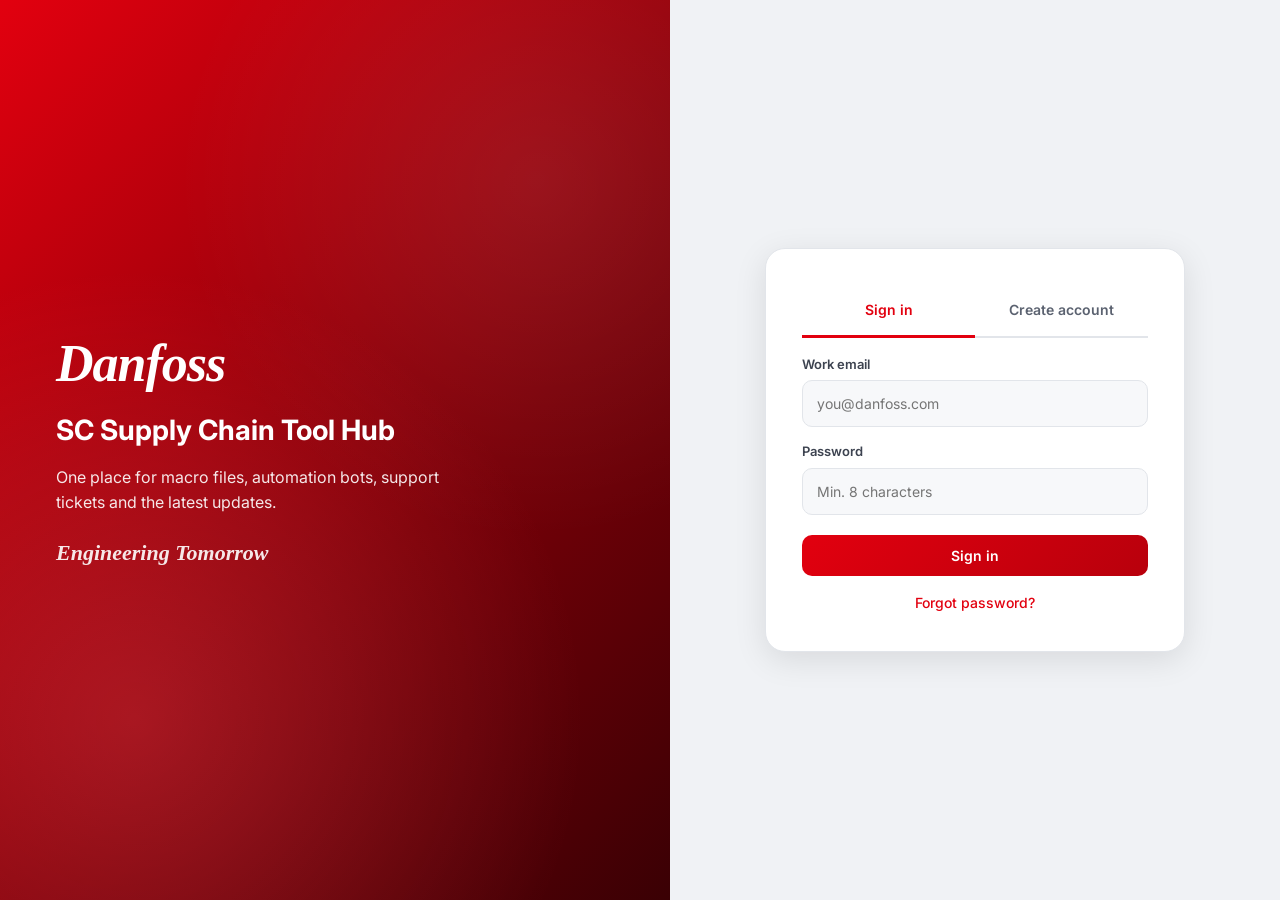
==== bots.html @ 932a8298 "Initial commit" ====
<!DOCTYPE html>
<html lang="en">
<head>
  <meta charset="utf-8">
  <meta name="viewport" content="width=device-width, initial-scale=1">
  <meta name="description" content="Automation bots for SC Tool Hub — launch bots and track execution.">
  <title>Automation Bots · SC Tool Hub</title>
  <link rel="stylesheet" href="assets/css/style.css">
  <script src="assets/js/config.js"></script>
</head>
<body data-page="bots">
<main id="content">

  <div class="card dev">
    <div class="ic">🛠️</div>
    <h2>Automation Bots are under development</h2>
    <p style="color: var(--mu); margin-top: 8px; max-width: 440px; margin-left: auto; margin-right: auto; line-height: 1.6;">
      Bot launching and execution tracking will appear here soon. In the meantime, you can request a custom bot through our ticketing system.
    </p>
    <a class="btn" href="ticket.html" style="margin-top: 20px;">🎫 Request a bot</a>
  </div>

</main>

<script src="assets/js/app.js"></script>
<script>
(async () => {
  const S = await initShell();
  if (!S) return;
  API.log("page_view", "Automation Bots page");
})();
</script>

</body>
</html>
---- assets/css/style.css ----
/* ============================================================
   SC Tool Hub — Premium Responsive Design System
   Mobile-first · Dark mode · Glassmorphism · Micro-animations
   ============================================================ */

/* ── Google Font ─────────────────────────────────────────────── */
@import url('https://fonts.googleapis.com/css2?family=Inter:wght@400;500;600;700;800&display=swap');

/* ── Design Tokens ───────────────────────────────────────────── */
:root {
  --red: #e2000f;
  --red-d: #b8000c;
  --red-glow: rgba(226, 0, 15, .18);
  --accent: #ff4d5a;
  --bg: #f0f2f5;
  --card: #ffffff;
  --card-hover: #fafbfc;
  --tx: #14161a;
  --tx-secondary: #3d4350;
  --mu: #5b6270;
  --bd: #e2e5ea;
  --side: #ffffff;
  --side-hover: #f5f6f8;
  --input-bg: #f7f8fa;
  --shadow-sm: 0 1px 3px rgba(0,0,0,.06);
  --shadow-md: 0 4px 16px rgba(0,0,0,.08);
  --shadow-lg: 0 8px 32px rgba(0,0,0,.10);
  --shadow-glow: 0 0 20px var(--red-glow);
  --glass: rgba(255,255,255,.72);
  --glass-border: rgba(255,255,255,.3);
  --r: 14px;
  --r-sm: 10px;
  --r-lg: 20px;
  --transition: .22s cubic-bezier(.4,0,.2,1);
  --bounce: .35s cubic-bezier(.34,1.56,.64,1);
}

[data-theme=dark] {
  --bg: #0d0f14;
  --card: #181b23;
  --card-hover: #1f222c;
  --tx: #f1f2f4;
  --tx-secondary: #c8cbd2;
  --mu: #8b92a0;
  --bd: #2a2e3a;
  --side: #141720;
  --side-hover: #1c2030;
  --input-bg: #1c1f28;
  --shadow-sm: 0 1px 3px rgba(0,0,0,.2);
  --shadow-md: 0 4px 16px rgba(0,0,0,.25);
  --shadow-lg: 0 8px 32px rgba(0,0,0,.35);
  --glass: rgba(24,27,35,.82);
  --glass-border: rgba(255,255,255,.08);
}

/* ── Reset & Base ────────────────────────────────────────────── */
*, *::before, *::after { box-sizing: border-box; margin: 0; padding: 0; }
html { height: 100%; scroll-behavior: smooth; -webkit-text-size-adjust: 100%; }
body {
  font-family: 'Inter', 'Segoe UI', system-ui, -apple-system, sans-serif;
  background: var(--bg);
  color: var(--tx);
  min-height: 100%;
  line-height: 1.55;
  -webkit-font-smoothing: antialiased;
  -moz-osx-font-smoothing: grayscale;
}
a { color: inherit; text-decoration: none; }
img { max-width: 100%; display: block; }

/* ── Scrollbar ───────────────────────────────────────────────── */
::-webkit-scrollbar { width: 6px; height: 6px; }
::-webkit-scrollbar-track { background: transparent; }
::-webkit-scrollbar-thumb { background: var(--bd); border-radius: 10px; }
::-webkit-scrollbar-thumb:hover { background: var(--mu); }

/* ── Top Bar ─────────────────────────────────────────────────── */
.top {
  position: sticky; top: 0; z-index: 100;
  height: 64px;
  background: linear-gradient(135deg, var(--red) 0%, #c4000d 100%);
  color: #fff;
  display: flex; align-items: center; gap: 16px;
  padding: 0 24px;
  box-shadow: 0 2px 12px rgba(226,0,15,.25);
}
.logo {
  font: italic 800 26px Georgia, serif;
  letter-spacing: -1px;
  padding-right: 18px;
  border-right: 1px solid rgba(255,255,255,.35);
  white-space: nowrap;
  user-select: none;
}
.top h1 {
  font-size: 18px; font-weight: 600;
  margin: 0; flex: 1;
  white-space: nowrap; overflow: hidden; text-overflow: ellipsis;
}

/* Hamburger */
.burger {
  display: none;
  background: none; border: 0; color: #fff;
  font-size: 24px; cursor: pointer;
  width: 40px; height: 40px;
  border-radius: var(--r-sm);
  transition: background var(--transition);
}
.burger:hover { background: rgba(255,255,255,.15); }

/* Notification bell */
.bell {
  position: relative; font-size: 20px;
  width: 40px; height: 40px;
  display: grid; place-items: center;
  border-radius: 50%;
  transition: background var(--transition);
  cursor: pointer;
}
.bell:hover { background: rgba(255,255,255,.15); }
.bell b {
  position: absolute; top: 4px; right: 2px;
  background: #fff; color: var(--red);
  font-size: 10px; font-weight: 800;
  border-radius: 10px; padding: 1px 5px;
  min-width: 18px; text-align: center;
  animation: bellPulse 2s infinite;
}
@keyframes bellPulse {
  0%, 100% { transform: scale(1); }
  50% { transform: scale(1.15); }
}

/* User avatar */
.user {
  display: flex; align-items: center; gap: 10px;
  font-weight: 600; font-size: 14px;
  cursor: default;
}
.av {
  width: 36px; height: 36px; border-radius: 50%;
  background: #fff; color: var(--red);
  display: grid; place-items: center;
  font-weight: 800; font-size: 15px;
  box-shadow: 0 2px 8px rgba(0,0,0,.12);
  transition: transform var(--bounce);
}
.av:hover { transform: scale(1.1); }

/* ── Layout ──────────────────────────────────────────────────── */
.layout {
  display: flex;
  min-height: calc(100vh - 64px);
}

/* ── Sidebar ─────────────────────────────────────────────────── */
.side {
  width: 240px; flex: none;
  background: var(--side);
  border-right: 1px solid var(--bd);
  padding: 16px 12px;
  display: flex; flex-direction: column; gap: 4px;
  position: sticky; top: 64px;
  height: calc(100vh - 64px);
  overflow-y: auto;
  transition: background var(--transition);
}
.side a {
  display: flex; gap: 12px; align-items: center;
  padding: 12px 16px;
  border-radius: var(--r-sm);
  font-size: 14px; font-weight: 500;
  color: var(--tx-secondary);
  transition: all var(--transition);
  position: relative;
}
.side a span {
  font-size: 18px;
  width: 24px; text-align: center;
  transition: transform var(--bounce);
}
.side a:hover {
  background: var(--side-hover);
  color: var(--tx);
  transform: translateX(3px);
}
.side a:hover span { transform: scale(1.15); }
.side a.on {
  background: linear-gradient(135deg, var(--red), var(--accent));
  color: #fff;
  font-weight: 700;
  box-shadow: 0 3px 12px var(--red-glow);
}
.side a.on::before {
  content: '';
  position: absolute; left: 0; top: 50%;
  transform: translateY(-50%);
  width: 4px; height: 28px;
  background: #fff;
  border-radius: 0 4px 4px 0;
}
.side .sp { flex: 1; }
.side hr {
  border: 0; border-top: 1px solid var(--bd);
  margin: 4px 0;
}

/* Sidebar overlay for mobile */
.side-overlay {
  display: none;
  position: fixed; inset: 0;
  background: rgba(0,0,0,.4);
  z-index: 29;
  backdrop-filter: blur(2px);
  -webkit-backdrop-filter: blur(2px);
  opacity: 0;
  transition: opacity var(--transition);
}
.side-overlay.show { display: block; opacity: 1; }

/* ── Main Content ────────────────────────────────────────────── */
.main {
  flex: 1; min-width: 0;
  display: flex; flex-direction: column;
}
#content {
  flex: 1;
  padding: 28px;
  max-width: 1340px;
  width: 100%;
  margin: 0 auto;
  animation: fadeUp .4s ease-out;
}
@keyframes fadeUp {
  from { opacity: 0; transform: translateY(12px); }
  to { opacity: 1; transform: translateY(0); }
}

/* ── Footer ──────────────────────────────────────────────────── */
.foot {
  padding: 16px 28px;
  font-size: 12px; color: var(--mu);
  border-top: 1px solid var(--bd);
  display: flex; justify-content: space-between;
  gap: 12px; flex-wrap: wrap;
}

/* ── Hero Section (Home) ─────────────────────────────────────── */
.hero {
  border-radius: var(--r-lg);
  padding: 44px 40px;
  background:
    linear-gradient(110deg, var(--card) 0% 52%, transparent 52%),
    linear-gradient(135deg, #5b9bd5, #3a7d3a);
  position: relative; overflow: hidden;
  min-height: 280px;
  border: 1px solid var(--bd);
  box-shadow: var(--shadow-md);
}
.hero::after {
  content: '';
  position: absolute; top: 0; bottom: 0;
  left: 50%; width: 40px;
  background: var(--red);
  transform: skewX(-18deg);
  opacity: .9;
}
.hero h2 {
  font-size: clamp(24px, 3.5vw, 42px);
  font-weight: 800;
  margin: 8px 0;
  line-height: 1.15;
}
.hero p {
  color: var(--mu);
  max-width: 480px;
  font-size: 16px;
  line-height: 1.6;
}
.hero .tag {
  font: italic 700 20px Georgia, serif;
  color: var(--red);
  margin-top: 8px;
}
.hero .sl {
  position: absolute; right: 28px; top: 22px;
  color: #fff; font-size: 14px;
  text-align: right; z-index: 2;
  font-weight: 600;
  text-shadow: 0 1px 4px rgba(0,0,0,.3);
}

/* ── Dashboard Grid ──────────────────────────────────────────── */
.grid {
  display: grid;
  grid-template-columns: repeat(auto-fit, minmax(260px, 1fr));
  gap: 20px;
  margin-top: 24px;
}

/* ── Cards ────────────────────────────────────────────────────── */
.card {
  background: var(--card);
  border: 1px solid var(--bd);
  border-radius: var(--r);
  padding: 24px;
  box-shadow: var(--shadow-sm);
  transition: all var(--transition);
}
.card:hover {
  box-shadow: var(--shadow-md);
}

/* Tile cards (home page) */
.tile {
  display: flex; flex-direction: column;
  gap: 10px;
  min-height: 220px;
  transition: all var(--transition);
  cursor: pointer;
  position: relative;
  overflow: hidden;
}
.tile::before {
  content: '';
  position: absolute; inset: 0;
  background: linear-gradient(135deg, var(--red-glow), transparent);
  opacity: 0;
  transition: opacity var(--transition);
  border-radius: var(--r);
}
.tile:hover {
  transform: translateY(-6px);
  box-shadow: var(--shadow-lg), var(--shadow-glow);
  border-color: rgba(226,0,15,.2);
}
.tile:hover::before { opacity: 1; }
.tile:active { transform: translateY(-2px); }

.ic {
  width: 56px; height: 56px;
  border-radius: 14px;
  background: linear-gradient(135deg, var(--red), var(--accent));
  color: #fff;
  display: grid; place-items: center;
  font-size: 26px;
  position: relative; z-index: 1;
  box-shadow: 0 4px 12px var(--red-glow);
  transition: transform var(--bounce);
}
.tile:hover .ic { transform: scale(1.08) rotate(-3deg); }
.tile h3 {
  margin: 8px 0 0; font-size: 20px;
  font-weight: 700;
  position: relative; z-index: 1;
}
.tile p {
  margin: 0; color: var(--mu);
  font-size: 14px; line-height: 1.5;
  position: relative; z-index: 1;
}
.go {
  margin-top: auto;
  width: 40px; height: 40px;
  border-radius: 50%;
  background: linear-gradient(135deg, var(--red), var(--accent));
  color: #fff;
  display: grid; place-items: center;
  font-size: 18px;
  position: relative; z-index: 1;
  box-shadow: 0 3px 10px var(--red-glow);
  transition: all var(--bounce);
}
.tile:hover .go { transform: translateX(4px); }

/* ── Buttons ─────────────────────────────────────────────────── */
.btn {
  background: linear-gradient(135deg, var(--red), var(--red-d));
  color: #fff;
  border: 0; border-radius: var(--r-sm);
  padding: 12px 22px;
  font-size: 14px; font-weight: 600;
  cursor: pointer;
  display: inline-flex; align-items: center; justify-content: center;
  gap: 8px;
  transition: all var(--transition);
  position: relative;
  overflow: hidden;
  text-align: center;
  font-family: inherit;
  white-space: nowrap;
}
.btn::after {
  content: '';
  position: absolute; inset: 0;
  background: linear-gradient(135deg, rgba(255,255,255,.15), transparent);
  opacity: 0;
  transition: opacity var(--transition);
}
.btn:hover { transform: translateY(-1px); box-shadow: 0 4px 14px var(--red-glow); }
.btn:hover::after { opacity: 1; }
.btn:active { transform: translateY(0); }
.btn:disabled { opacity: .55; cursor: not-allowed; transform: none; }

.btn.alt {
  background: var(--card);
  color: var(--tx);
  border: 1px solid var(--bd);
}
.btn.alt::after { display: none; }
.btn.alt:hover { background: var(--card-hover); box-shadow: var(--shadow-sm); }

.btn.sm { padding: 8px 14px; font-size: 13px; border-radius: 8px; }

.btn.success { background: linear-gradient(135deg, #1a8c35, #15742b); }
.btn.success:hover { box-shadow: 0 4px 14px rgba(26,140,53,.25); }

/* ── Form Elements ───────────────────────────────────────────── */
input, select, textarea {
  width: 100%;
  padding: 12px 14px;
  border: 1.5px solid var(--bd);
  border-radius: var(--r-sm);
  font: inherit; font-size: 14px;
  background: var(--input-bg);
  color: var(--tx);
  transition: all var(--transition);
}
input:hover, select:hover, textarea:hover {
  border-color: var(--mu);
}
input:focus, select:focus, textarea:focus {
  outline: none;
  border-color: var(--red);
  box-shadow: 0 0 0 3px var(--red-glow);
  background: var(--card);
}
.btn:focus-visible, a:focus-visible {
  outline: 2px solid var(--red);
  outline-offset: 2px;
}
label {
  display: block;
  font-size: 13px; font-weight: 600;
  margin: 14px 0 6px;
  color: var(--tx-secondary);
}
textarea { resize: vertical; min-height: 80px; }

/* Row layout for form fields */
.row {
  display: grid;
  grid-template-columns: 1fr 1fr;
  gap: 16px;
}

/* Search/filter bar */
.bar {
  display: flex; gap: 10px;
  flex-wrap: wrap;
  margin-bottom: 16px;
}
.bar input { flex: 1; min-width: 200px; }
.bar select { width: auto; min-width: 140px; }

/* ── Tables ───────────────────────────────────────────────────── */
.tw { overflow-x: auto; -webkit-overflow-scrolling: touch; }
table { width: 100%; border-collapse: collapse; }
th, td {
  text-align: left;
  padding: 13px 12px;
  border-bottom: 1px solid var(--bd);
  font-size: 14px;
}
th {
  color: var(--mu);
  font-weight: 600;
  font-size: 12px;
  text-transform: uppercase;
  letter-spacing: .5px;
  background: var(--input-bg);
  position: sticky; top: 0;
}
td { white-space: nowrap; }
tr { transition: background var(--transition); }
tbody tr:hover { background: var(--card-hover); }

/* ── Pill / Badge ────────────────────────────────────────────── */
.pill {
  padding: 4px 12px;
  border-radius: 20px;
  font-size: 12px; font-weight: 600;
  background: var(--input-bg);
  color: var(--mu);
  display: inline-block;
}
.pill.Open { background: #fde8ea; color: var(--red); }
.pill.In-Progress { background: #fff3d6; color: #8a5a00; }
.pill.Resolved, .pill.Closed { background: #dff5e3; color: #1a6b2c; }

/* ── Messages / Alerts ───────────────────────────────────────── */
.msg {
  padding: 12px 16px;
  border-radius: var(--r-sm);
  margin-top: 14px;
  font-size: 14px;
  display: none;
  animation: fadeUp .3s ease-out;
}
.msg.err {
  display: block;
  background: #fde8ea;
  color: #a1000b;
  border: 1px solid #f5c6cb;
}
.msg.ok {
  display: block;
  background: #dff5e3;
  color: #1a6b2c;
  border: 1px solid #b7e4c7;
}

/* ── Empty state ─────────────────────────────────────────────── */
.empty {
  text-align: center;
  color: var(--mu);
  padding: 40px 20px;
  font-size: 15px;
}

/* ── Auth Pages ──────────────────────────────────────────────── */
.auth {
  min-height: 100vh;
  display: grid;
  grid-template-columns: 1.1fr 1fr;
}
.auth .art {
  background: linear-gradient(135deg, var(--red) 0%, #7a0008 60%, #3a0004 100%);
  color: #fff;
  padding: 56px;
  display: flex; flex-direction: column; justify-content: center;
  position: relative;
  overflow: hidden;
}
.auth .art::before {
  content: '';
  position: absolute; inset: 0;
  background:
    radial-gradient(circle at 20% 80%, rgba(255,77,90,.3), transparent 50%),
    radial-gradient(circle at 80% 20%, rgba(255,255,255,.08), transparent 40%);
}
.auth .art > * { position: relative; z-index: 1; }
.auth .art .logo { border: 0; font-size: 52px; margin-bottom: 16px; }
.auth .art h2 { font-size: 28px; font-weight: 700; margin-bottom: 12px; }
.auth .art p { font-size: 16px; opacity: .9; line-height: 1.6; max-width: 420px; }

.auth .box {
  display: flex; align-items: center; justify-content: center;
  padding: 32px;
  background: var(--bg);
}
.auth form {
  width: 100%; max-width: 420px;
  background: var(--card);
  padding: 36px;
  border-radius: var(--r-lg);
  box-shadow: var(--shadow-lg);
  border: 1px solid var(--bd);
}

/* Tabs (Sign in / Create account) */
.tabs {
  display: flex;
  border-bottom: 2px solid var(--bd);
  margin-bottom: 16px;
}
.tabs button {
  flex: 1;
  background: none; border: 0;
  padding: 14px;
  font: inherit; font-size: 14px; font-weight: 600;
  color: var(--mu);
  cursor: pointer;
  border-bottom: 3px solid transparent;
  margin-bottom: -2px;
  transition: all var(--transition);
}
.tabs button:hover { color: var(--tx); }
.tabs button.on {
  color: var(--red);
  border-color: var(--red);
}

/* ── Dev / Placeholder Cards ─────────────────────────────────── */
.dev {
  text-align: center;
  padding: 60px 24px;
}
.dev .ic {
  margin: 0 auto 20px;
  width: 80px; height: 80px;
  font-size: 38px;
}

/* ── Updates / Announcements ─────────────────────────────────── */
.upd {
  border-left: 4px solid var(--red);
  margin-bottom: 16px;
  transition: all var(--transition);
}
.upd:hover {
  border-left-color: var(--accent);
  transform: translateX(2px);
}
.upd small { color: var(--mu); }

/* ── Admin Panel ─────────────────────────────────────────────── */
.admin-header {
  display: flex;
  align-items: center;
  justify-content: space-between;
  flex-wrap: wrap;
  gap: 16px;
  margin-bottom: 24px;
}
.admin-header h2 { margin: 0; }

.admin-tabs {
  display: flex;
  gap: 4px;
  background: var(--input-bg);
  border-radius: var(--r-sm);
  padding: 4px;
  margin-bottom: 24px;
  flex-wrap: wrap;
}
.admin-tabs button {
  background: none; border: 0;
  padding: 10px 20px;
  border-radius: 8px;
  font: inherit; font-size: 14px; font-weight: 500;
  color: var(--mu);
  cursor: pointer;
  transition: all var(--transition);
  white-space: nowrap;
}
.admin-tabs button:hover { color: var(--tx); }
.admin-tabs button.on {
  background: var(--card);
  color: var(--red);
  font-weight: 700;
  box-shadow: var(--shadow-sm);
}

.admin-section { display: none; animation: fadeUp .3s ease-out; }
.admin-section.active { display: block; }

/* Stats row */
.stats-grid {
  display: grid;
  grid-template-columns: repeat(auto-fit, minmax(180px, 1fr));
  gap: 16px;
  margin-bottom: 24px;
}
.stat-card {
  background: var(--card);
  border: 1px solid var(--bd);
  border-radius: var(--r);
  padding: 20px;
  text-align: center;
  box-shadow: var(--shadow-sm);
  transition: all var(--transition);
}
.stat-card:hover { transform: translateY(-2px); box-shadow: var(--shadow-md); }
.stat-card .stat-icon { font-size: 28px; margin-bottom: 8px; }
.stat-card .stat-value { font-size: 32px; font-weight: 800; color: var(--red); }
.stat-card .stat-label { font-size: 13px; color: var(--mu); margin-top: 4px; font-weight: 500; }

/* Drag & Drop Upload */
.drop-zone {
  border: 2px dashed var(--bd);
  border-radius: var(--r);
  padding: 48px 24px;
  text-align: center;
  color: var(--mu);
  cursor: pointer;
  transition: all var(--transition);
  background: var(--input-bg);
  position: relative;
}
.drop-zone:hover, .drop-zone.dragover {
  border-color: var(--red);
  background: var(--red-glow);
  color: var(--tx);
}
.drop-zone .drop-icon { font-size: 48px; margin-bottom: 12px; }
.drop-zone .drop-text { font-size: 16px; font-weight: 600; }
.drop-zone .drop-hint { font-size: 13px; margin-top: 6px; }
.drop-zone input[type="file"] {
  position: absolute; inset: 0;
  opacity: 0; cursor: pointer;
  width: 100%; height: 100%;
}

/* Upload progress */
.upload-progress {
  margin-top: 16px;
  display: none;
}
.upload-progress.active { display: block; }
.progress-bar {
  height: 6px;
  background: var(--bd);
  border-radius: 3px;
  overflow: hidden;
}
.progress-fill {
  height: 100%;
  background: linear-gradient(90deg, var(--red), var(--accent));
  border-radius: 3px;
  transition: width .3s ease;
  width: 0;
}

/* ── Loading Spinner ─────────────────────────────────────────── */
.spinner {
  display: inline-block;
  width: 20px; height: 20px;
  border: 2.5px solid var(--bd);
  border-top-color: var(--red);
  border-radius: 50%;
  animation: spin .6s linear infinite;
}
@keyframes spin { to { transform: rotate(360deg); } }

/* Loading overlay for page transitions */
.loading-overlay {
  position: fixed; inset: 0;
  background: var(--glass);
  backdrop-filter: blur(8px);
  -webkit-backdrop-filter: blur(8px);
  display: grid; place-items: center;
  z-index: 1000;
  opacity: 0;
  pointer-events: none;
  transition: opacity var(--transition);
}
.loading-overlay.show {
  opacity: 1;
  pointer-events: all;
}
.loading-overlay .spinner {
  width: 40px; height: 40px;
  border-width: 4px;
}

/* ── Toast Notifications ─────────────────────────────────────── */
.toast-container {
  position: fixed;
  bottom: 24px; right: 24px;
  z-index: 9999;
  display: flex; flex-direction: column-reverse;
  gap: 10px;
}
.toast {
  background: var(--card);
  border: 1px solid var(--bd);
  border-radius: var(--r-sm);
  padding: 14px 20px;
  box-shadow: var(--shadow-lg);
  font-size: 14px;
  display: flex; align-items: center; gap: 10px;
  min-width: 280px; max-width: 400px;
  animation: slideInRight .35s ease-out;
  transition: all var(--transition);
}
.toast.success { border-left: 4px solid #1a8c35; }
.toast.error { border-left: 4px solid var(--red); }
.toast.info { border-left: 4px solid #2563eb; }
@keyframes slideInRight {
  from { opacity: 0; transform: translateX(80px); }
  to { opacity: 1; transform: translateX(0); }
}

/* ── Modal / Dialog ──────────────────────────────────────────── */
.modal-overlay {
  position: fixed; inset: 0;
  background: rgba(0,0,0,.5);
  backdrop-filter: blur(4px);
  -webkit-backdrop-filter: blur(4px);
  z-index: 200;
  display: grid; place-items: center;
  padding: 20px;
  opacity: 0; pointer-events: none;
  transition: opacity var(--transition);
}
.modal-overlay.show { opacity: 1; pointer-events: all; }
.modal {
  background: var(--card);
  border-radius: var(--r-lg);
  padding: 32px;
  width: 100%; max-width: 520px;
  box-shadow: var(--shadow-lg);
  border: 1px solid var(--bd);
  transform: scale(.95);
  transition: transform var(--bounce);
}
.modal-overlay.show .modal { transform: scale(1); }
.modal h3 { margin: 0 0 20px; font-size: 20px; }
.modal-actions {
  display: flex; gap: 10px;
  justify-content: flex-end;
  margin-top: 24px;
}

/* ── Responsive Breakpoints ──────────────────────────────────── */

/* Tablet landscape */
@media (max-width: 1100px) {
  .side { width: 210px; }
  #content { padding: 22px; }
}

/* Tablet portrait */
@media (max-width: 900px) {
  .auth { grid-template-columns: 1fr; }
  .auth .art { display: none; }
  .auth .box { min-height: 100vh; }
  .row { grid-template-columns: 1fr; }
  .stats-grid { grid-template-columns: repeat(2, 1fr); }
}

/* Mobile */
@media (max-width: 768px) {
  .burger { display: flex; align-items: center; justify-content: center; }

  .side {
    position: fixed; left: 0; top: 64px;
    z-index: 30;
    width: 280px;
    transform: translateX(-100%);
    transition: transform var(--transition);
    box-shadow: none;
    height: calc(100vh - 64px);
  }
  .side.open {
    transform: translateX(0);
    box-shadow: 4px 0 20px rgba(0,0,0,.15);
  }

  .user .nm { display: none; }
  .top h1 { font-size: 15px; }
  .top { padding: 0 16px; gap: 10px; }
  .logo { font-size: 22px; padding-right: 12px; }

  #content { padding: 18px 16px; }

  .hero {
    padding: 28px 24px;
    min-height: auto;
    background: var(--card);
    border: 1px solid var(--bd);
  }
  .hero::after, .hero .sl { display: none; }
  .hero h2 { font-size: 24px; }
  .hero p { font-size: 14px; }

  .grid { grid-template-columns: 1fr 1fr; gap: 14px; }

  .bar { flex-direction: column; }
  .bar input { min-width: 100%; }
  .bar select { width: 100%; }

  .admin-tabs { overflow-x: auto; flex-wrap: nowrap; }
  .admin-tabs button { padding: 8px 16px; font-size: 13px; }

  .stats-grid { grid-template-columns: 1fr 1fr; gap: 12px; }
  .stat-card { padding: 16px; }
  .stat-card .stat-value { font-size: 26px; }

  .foot { padding: 14px 16px; flex-direction: column; text-align: center; }

  .toast-container { bottom: 16px; right: 16px; left: 16px; }
  .toast { min-width: auto; max-width: none; }

  .modal { padding: 24px; }
}

/* Small phone */
@media (max-width: 480px) {
  .grid { grid-template-columns: 1fr; }
  .tile { min-height: 170px; }
  .auth form { padding: 24px; margin: 16px; }
  .top h1 { display: none; }
  .stats-grid { grid-template-columns: 1fr; }
  .drop-zone { padding: 32px 16px; }
}

/* Very small */
@media (max-width: 360px) {
  .top { gap: 6px; padding: 0 10px; }
  .logo { font-size: 20px; padding-right: 8px; }
  #content { padding: 14px 12px; }
}

/* ── Print styles ────────────────────────────────────────────── */
@media print {
  .top, .side, .side-overlay, .burger, .toast-container { display: none !important; }
  .layout { display: block; }
  .main { padding: 0; }
  .card { break-inside: avoid; box-shadow: none; border: 1px solid #ccc; }
}

/* ── Accessibility: Reduced motion ───────────────────────────── */
@media (prefers-reduced-motion: reduce) {
  *, *::before, *::after {
    animation-duration: .01ms !important;
    animation-iteration-count: 1 !important;
    transition-duration: .01ms !important;
  }
}
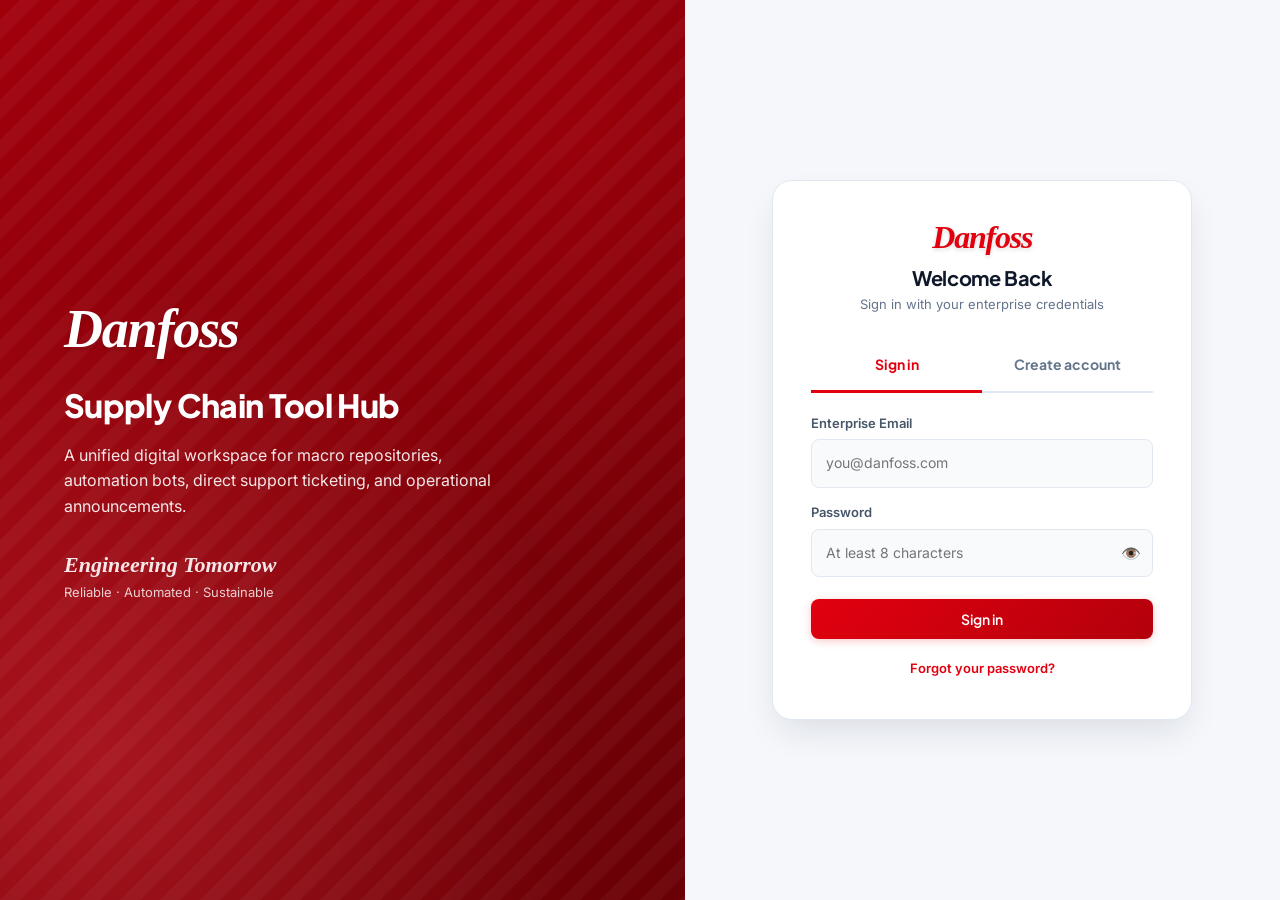
==== commit 962d86e9: "feat: complete enterprise UI overhaul, security hardening, and SharePoint integration" ====
--- a/bots.html
+++ b/bots.html
@@ -3,7 +3,7 @@
 <head>
   <meta charset="utf-8">
   <meta name="viewport" content="width=device-width, initial-scale=1">
-  <meta name="description" content="Automation bots for SC Tool Hub — launch bots and track execution.">
+  <meta name="description" content="Automation bots and robotic process automation tools for Danfoss Supply Chain operations.">
   <title>Automation Bots · SC Tool Hub</title>
   <link rel="stylesheet" href="assets/css/style.css">
   <script src="assets/js/config.js"></script>
@@ -11,13 +11,86 @@
 <body data-page="bots">
 <main id="content">
 
-  <div class="card dev">
-    <div class="ic">🛠️</div>
-    <h2>Automation Bots are under development</h2>
-    <p style="color: var(--mu); margin-top: 8px; max-width: 440px; margin-left: auto; margin-right: auto; line-height: 1.6;">
-      Bot launching and execution tracking will appear here soon. In the meantime, you can request a custom bot through our ticketing system.
+  <div style="display: flex; justify-content: space-between; align-items: flex-start; flex-wrap: wrap; gap: 16px; margin-bottom: 24px;">
+    <div>
+      <h2 style="margin: 0 0 6px;">Supply Chain Automation Bots</h2>
+      <p style="color: var(--mu); font-size: 14px; margin: 0;">Automated agents, scheduled jobs, and custom process bots for operations.</p>
+    </div>
+    <a class="btn" href="ticket.html?cat=Automation+bot+request">➕ Request Custom Bot</a>
+  </div>
+
+  <!-- Bot Grid -->
+  <div class="grid" style="grid-template-columns: repeat(auto-fit, minmax(320px, 1fr));">
+    
+    <!-- Bot 1 -->
+    <div class="bot-card">
+      <div class="bot-head">
+        <div class="bot-icon">📦</div>
+        <span class="pill Active">Production</span>
+      </div>
+      <h3 style="font-size: 18px; margin-bottom: 6px;">SAP PO Reconciler Bot</h3>
+      <p style="color: var(--mu); font-size: 14px; margin-bottom: 16px; line-height: 1.5;">
+        Automatically matches Open Purchase Orders against Supplier Delivery Confirmations in SAP ERP to eliminate manual discrepancies.
+      </p>
+      <div class="bot-meta">
+        <span>⏱️ Runs Daily at 06:00 CET</span>
+        <span>•</span>
+        <span>⚡ 99.8% Success</span>
+      </div>
+    </div>
+
+    <!-- Bot 2 -->
+    <div class="bot-card">
+      <div class="bot-head">
+        <div class="bot-icon">🔄</div>
+        <span class="pill Active">Production</span>
+      </div>
+      <h3 style="font-size: 18px; margin-bottom: 6px;">EDI 850 Dispatch Validator</h3>
+      <p style="color: var(--mu); font-size: 14px; margin-bottom: 16px; line-height: 1.5;">
+        Monitors incoming Electronic Data Interchange vendor streams and flags order quantity variances exceeding safety stock margins.
+      </p>
+      <div class="bot-meta">
+        <span>⏱️ Real-time Triggered</span>
+        <span>•</span>
+        <span>🛡️ Error Prevention</span>
+      </div>
+    </div>
+
+    <!-- Bot 3 -->
+    <div class="bot-card">
+      <div class="bot-head">
+        <div class="bot-icon">📊</div>
+        <span class="pill In-Progress">Staging Test</span>
+      </div>
+      <h3 style="font-size: 18px; margin-bottom: 6px;">DC Safety Stock Anomaly Bot</h3>
+      <p style="color: var(--mu); font-size: 14px; margin-bottom: 16px; line-height: 1.5;">
+        Scans regional Distribution Center inventories to predict lead-time stockouts before critical threshold breach.
+      </p>
+      <div class="bot-meta">
+        <span>⏱️ Weekly on Monday</span>
+        <span>•</span>
+        <span>🧪 Pilot Phase</span>
+      </div>
+    </div>
+
+    <!-- Bot 4: Request CTA -->
+    <div class="bot-card" style="border: 2px dashed var(--bd); background: var(--input-bg); align-items: center; justify-content: center; text-align: center; min-height: 220px;">
+      <div style="font-size: 36px; margin-bottom: 12px;">💡</div>
+      <h3 style="font-size: 18px; margin-bottom: 8px;">Need a New Bot for Your Team?</h3>
+      <p style="color: var(--mu); font-size: 13px; max-width: 280px; margin-bottom: 16px;">
+        Submit a ticket with your workflow requirements and our automation engineering team will assist.
+      </p>
+      <a class="btn sm" href="ticket.html?cat=Automation+bot+request">🎫 Submit Bot Specification</a>
+    </div>
+
+  </div>
+
+  <!-- Operational Architecture Note -->
+  <div class="card" style="margin-top: 28px; background: var(--input-bg); border-left: 4px solid var(--red);">
+    <h4 style="margin: 0 0 8px; font-size: 16px;">Enterprise Bot Governance</h4>
+    <p style="color: var(--mu); font-size: 13px; margin: 0; line-height: 1.6;">
+      All automated agents adhere to Danfoss Global IT security, role-based access control, and SharePoint audit standards. Execution logs are monitored continuously.
     </p>
-    <a class="btn" href="ticket.html" style="margin-top: 20px;">🎫 Request a bot</a>
   </div>
 
 </main>
@@ -27,7 +100,7 @@
 (async () => {
   const S = await initShell();
   if (!S) return;
-  API.log("page_view", "Automation Bots page");
+  API.log("page_view", "Automation Bots showcase");
 })();
 </script>
 
--- a/assets/css/style.css
+++ b/assets/css/style.css
@@ -1,428 +1,679 @@
 /* ============================================================
-   SC Tool Hub — Premium Responsive Design System
-   Mobile-first · Dark mode · Glassmorphism · Micro-animations
+   SC Tool Hub — Enterprise Design System & Micro-Animations
+   Danfoss Supply Chain Digital Portal
+   Theme: Precision Crimson · Modern Glassmorphism · Ultra-Responsive
    ============================================================ */
 
-/* ── Google Font ─────────────────────────────────────────────── */
-@import url('https://fonts.googleapis.com/css2?family=Inter:wght@400;500;600;700;800&display=swap');
+/* ── Typography & Web Fonts ──────────────────────────────────── */
+@import url('https://fonts.googleapis.com/css2?family=Plus+Jakarta+Sans:wght@500;600;700;800&family=Inter:wght@400;500;600;700&display=swap');
 
 /* ── Design Tokens ───────────────────────────────────────────── */
 :root {
+  --font-body: 'Inter', system-ui, -apple-system, sans-serif;
+  --font-heading: 'Plus Jakarta Sans', var(--font-body);
+
+  /* Danfoss Red Palette */
   --red: #e2000f;
-  --red-d: #b8000c;
-  --red-glow: rgba(226, 0, 15, .18);
-  --accent: #ff4d5a;
-  --bg: #f0f2f5;
+  --red-d: #b3000c;
+  --red-darker: #7e0008;
+  --red-light: #ff4754;
+  --red-glow: rgba(226, 0, 15, 0.22);
+  --red-glow-subtle: rgba(226, 0, 15, 0.08);
+
+  /* Light Theme Tokens */
+  --bg: #f5f7fb;
+  --bg-gradient: radial-gradient(at 0% 0%, rgba(226, 0, 15, 0.03) 0px, transparent 50%),
+                 radial-gradient(at 100% 100%, rgba(14, 165, 233, 0.04) 0px, transparent 50%);
   --card: #ffffff;
-  --card-hover: #fafbfc;
-  --tx: #14161a;
-  --tx-secondary: #3d4350;
-  --mu: #5b6270;
-  --bd: #e2e5ea;
+  --card-hover: #ffffff;
+  --tx: #0f172a;
+  --tx-secondary: #475569;
+  --mu: #64748b;
+  --bd: #e2e8f0;
+  --bd-focus: #e2000f;
   --side: #ffffff;
-  --side-hover: #f5f6f8;
-  --input-bg: #f7f8fa;
-  --shadow-sm: 0 1px 3px rgba(0,0,0,.06);
-  --shadow-md: 0 4px 16px rgba(0,0,0,.08);
-  --shadow-lg: 0 8px 32px rgba(0,0,0,.10);
-  --shadow-glow: 0 0 20px var(--red-glow);
-  --glass: rgba(255,255,255,.72);
-  --glass-border: rgba(255,255,255,.3);
+  --side-hover: #f1f5f9;
+  --input-bg: #f8fafc;
+  --badge-bg: #f1f5f9;
+
+  /* Elevation Shadows */
+  --shadow-sm: 0 1px 3px rgba(15, 23, 42, 0.05);
+  --shadow-md: 0 6px 20px -4px rgba(15, 23, 42, 0.08);
+  --shadow-lg: 0 16px 36px -8px rgba(15, 23, 42, 0.12);
+  --shadow-glow: 0 10px 28px -4px var(--red-glow);
+
+  /* Glassmorphism */
+  --glass-bg: rgba(255, 255, 255, 0.85);
+  --glass-bd: rgba(255, 255, 255, 0.4);
+  --glass-blur: blur(12px);
+
+  /* Geometry & Curves */
+  --r-sm: 8px;
   --r: 14px;
-  --r-sm: 10px;
   --r-lg: 20px;
-  --transition: .22s cubic-bezier(.4,0,.2,1);
-  --bounce: .35s cubic-bezier(.34,1.56,.64,1);
-}
-
-[data-theme=dark] {
-  --bg: #0d0f14;
-  --card: #181b23;
-  --card-hover: #1f222c;
-  --tx: #f1f2f4;
-  --tx-secondary: #c8cbd2;
-  --mu: #8b92a0;
-  --bd: #2a2e3a;
-  --side: #141720;
-  --side-hover: #1c2030;
-  --input-bg: #1c1f28;
-  --shadow-sm: 0 1px 3px rgba(0,0,0,.2);
-  --shadow-md: 0 4px 16px rgba(0,0,0,.25);
-  --shadow-lg: 0 8px 32px rgba(0,0,0,.35);
-  --glass: rgba(24,27,35,.82);
-  --glass-border: rgba(255,255,255,.08);
-}
-
-/* ── Reset & Base ────────────────────────────────────────────── */
-*, *::before, *::after { box-sizing: border-box; margin: 0; padding: 0; }
-html { height: 100%; scroll-behavior: smooth; -webkit-text-size-adjust: 100%; }
+  --r-pill: 9999px;
+
+  /* Transitions */
+  --transition: 0.22s cubic-bezier(0.16, 1, 0.3, 1);
+  --bounce: 0.38s cubic-bezier(0.34, 1.56, 0.64, 1);
+}
+
+/* ── Dark Theme Tokens ───────────────────────────────────────── */
+[data-theme="dark"] {
+  --bg: #090d16;
+  --bg-gradient: radial-gradient(at 0% 0%, rgba(226, 0, 15, 0.07) 0px, transparent 60%),
+                 radial-gradient(at 100% 100%, rgba(30, 58, 138, 0.08) 0px, transparent 60%);
+  --card: #111726;
+  --card-hover: #161e31;
+  --tx: #f8fafc;
+  --tx-secondary: #cbd5e1;
+  --mu: #94a3b8;
+  --bd: #1e293b;
+  --bd-focus: #ff4754;
+  --side: #0e1320;
+  --side-hover: #182238;
+  --input-bg: #0b0f19;
+  --badge-bg: #1e293b;
+
+  --shadow-sm: 0 1px 3px rgba(0, 0, 0, 0.4);
+  --shadow-md: 0 8px 24px -4px rgba(0, 0, 0, 0.55);
+  --shadow-lg: 0 20px 40px -10px rgba(0, 0, 0, 0.7);
+  --shadow-glow: 0 10px 30px -4px rgba(226, 0, 15, 0.35);
+
+  --glass-bg: rgba(17, 23, 38, 0.85);
+  --glass-bd: rgba(255, 255, 255, 0.07);
+}
+
+/* ── Reset & Baseline ────────────────────────────────────────── */
+*, *::before, *::after {
+  box-sizing: border-box;
+  margin: 0;
+  padding: 0;
+}
+
+html {
+  height: 100%;
+  scroll-behavior: smooth;
+  -webkit-text-size-adjust: 100%;
+}
+
 body {
-  font-family: 'Inter', 'Segoe UI', system-ui, -apple-system, sans-serif;
-  background: var(--bg);
+  font-family: var(--font-body);
+  background-color: var(--bg);
+  background-image: var(--bg-gradient);
+  background-attachment: fixed;
   color: var(--tx);
   min-height: 100%;
-  line-height: 1.55;
+  line-height: 1.6;
   -webkit-font-smoothing: antialiased;
   -moz-osx-font-smoothing: grayscale;
-}
-a { color: inherit; text-decoration: none; }
-img { max-width: 100%; display: block; }
-
-/* ── Scrollbar ───────────────────────────────────────────────── */
-::-webkit-scrollbar { width: 6px; height: 6px; }
-::-webkit-scrollbar-track { background: transparent; }
-::-webkit-scrollbar-thumb { background: var(--bd); border-radius: 10px; }
-::-webkit-scrollbar-thumb:hover { background: var(--mu); }
-
-/* ── Top Bar ─────────────────────────────────────────────────── */
+  display: flex;
+  flex-direction: column;
+}
+
+a {
+  color: inherit;
+  text-decoration: none;
+  transition: color var(--transition);
+}
+
+img {
+  max-width: 100%;
+  display: block;
+}
+
+h1, h2, h3, h4, .logo, .stat-value {
+  font-family: var(--font-heading);
+  letter-spacing: -0.02em;
+}
+
+/* ── Custom Scrollbar ────────────────────────────────────────── */
+::-webkit-scrollbar {
+  width: 7px;
+  height: 7px;
+}
+::-webkit-scrollbar-track {
+  background: transparent;
+}
+::-webkit-scrollbar-thumb {
+  background: var(--bd);
+  border-radius: var(--r-pill);
+}
+::-webkit-scrollbar-thumb:hover {
+  background: var(--mu);
+}
+
+/* ── Top Navigation Bar ──────────────────────────────────────── */
 .top {
-  position: sticky; top: 0; z-index: 100;
+  position: sticky;
+  top: 0;
+  z-index: 100;
   height: 64px;
-  background: linear-gradient(135deg, var(--red) 0%, #c4000d 100%);
+  background: linear-gradient(135deg, #d4000e 0%, #aa000b 100%);
+  color: #ffffff;
+  display: flex;
+  align-items: center;
+  gap: 16px;
+  padding: 0 24px;
+  box-shadow: 0 4px 20px rgba(179, 0, 12, 0.28);
+  backdrop-filter: blur(10px);
+}
+
+.logo-link {
+  display: flex;
+  align-items: center;
   color: #fff;
-  display: flex; align-items: center; gap: 16px;
-  padding: 0 24px;
-  box-shadow: 0 2px 12px rgba(226,0,15,.25);
-}
+}
+
 .logo {
-  font: italic 800 26px Georgia, serif;
-  letter-spacing: -1px;
+  font: italic 800 28px Georgia, serif;
+  letter-spacing: -1.2px;
   padding-right: 18px;
-  border-right: 1px solid rgba(255,255,255,.35);
+  border-right: 1px solid rgba(255, 255, 255, 0.3);
+  user-select: none;
+  text-shadow: 0 2px 4px rgba(0, 0, 0, 0.15);
+  transition: transform var(--bounce);
+}
+.logo-link:hover .logo {
+  transform: scale(1.03);
+}
+
+.top h1 {
+  font-size: 17px;
+  font-weight: 700;
+  margin: 0;
+  flex: 1;
   white-space: nowrap;
-  user-select: none;
-}
-.top h1 {
-  font-size: 18px; font-weight: 600;
-  margin: 0; flex: 1;
-  white-space: nowrap; overflow: hidden; text-overflow: ellipsis;
-}
-
-/* Hamburger */
+  overflow: hidden;
+  text-overflow: ellipsis;
+  letter-spacing: -0.01em;
+}
+
+.top-actions {
+  display: flex;
+  align-items: center;
+  gap: 12px;
+}
+
+.icon-btn {
+  background: rgba(255, 255, 255, 0.12);
+  border: 1px solid rgba(255, 255, 255, 0.2);
+  color: #fff;
+  width: 38px;
+  height: 38px;
+  border-radius: 50%;
+  display: grid;
+  place-items: center;
+  font-size: 17px;
+  cursor: pointer;
+  transition: all var(--transition);
+}
+.icon-btn:hover {
+  background: rgba(255, 255, 255, 0.25);
+  transform: scale(1.08);
+}
+.icon-btn:active {
+  transform: scale(0.95);
+}
+
 .burger {
   display: none;
-  background: none; border: 0; color: #fff;
-  font-size: 24px; cursor: pointer;
-  width: 40px; height: 40px;
+  background: rgba(255, 255, 255, 0.12);
+  border: 1px solid rgba(255, 255, 255, 0.2);
+  color: #fff;
+  font-size: 20px;
+  cursor: pointer;
+  width: 40px;
+  height: 40px;
   border-radius: var(--r-sm);
-  transition: background var(--transition);
-}
-.burger:hover { background: rgba(255,255,255,.15); }
-
-/* Notification bell */
+  transition: all var(--transition);
+}
+.burger:hover {
+  background: rgba(255, 255, 255, 0.22);
+}
+
 .bell {
-  position: relative; font-size: 20px;
-  width: 40px; height: 40px;
-  display: grid; place-items: center;
+  position: relative;
+  font-size: 18px;
+  width: 38px;
+  height: 38px;
+  display: grid;
+  place-items: center;
   border-radius: 50%;
-  transition: background var(--transition);
+  background: rgba(255, 255, 255, 0.12);
+  border: 1px solid rgba(255, 255, 255, 0.2);
+  transition: all var(--transition);
   cursor: pointer;
 }
-.bell:hover { background: rgba(255,255,255,.15); }
+.bell:hover {
+  background: rgba(255, 255, 255, 0.25);
+  transform: scale(1.08);
+}
 .bell b {
-  position: absolute; top: 4px; right: 2px;
-  background: #fff; color: var(--red);
-  font-size: 10px; font-weight: 800;
-  border-radius: 10px; padding: 1px 5px;
-  min-width: 18px; text-align: center;
-  animation: bellPulse 2s infinite;
-}
+  position: absolute;
+  top: -2px;
+  right: -2px;
+  background: #ffffff;
+  color: var(--red);
+  font-size: 10px;
+  font-weight: 800;
+  border-radius: 10px;
+  padding: 1px 5px;
+  min-width: 17px;
+  text-align: center;
+  box-shadow: 0 2px 6px rgba(0, 0, 0, 0.2);
+  animation: bellPulse 2.4s infinite;
+}
+
 @keyframes bellPulse {
   0%, 100% { transform: scale(1); }
-  50% { transform: scale(1.15); }
-}
-
-/* User avatar */
+  50% { transform: scale(1.18); }
+}
+
 .user {
-  display: flex; align-items: center; gap: 10px;
-  font-weight: 600; font-size: 14px;
-  cursor: default;
+  display: flex;
+  align-items: center;
+  gap: 10px;
+  font-weight: 600;
+  font-size: 14px;
+  background: rgba(0, 0, 0, 0.12);
+  padding: 4px 12px 4px 5px;
+  border-radius: var(--r-pill);
+  border: 1px solid rgba(255, 255, 255, 0.15);
+  user-select: none;
 }
 .av {
-  width: 36px; height: 36px; border-radius: 50%;
-  background: #fff; color: var(--red);
-  display: grid; place-items: center;
-  font-weight: 800; font-size: 15px;
-  box-shadow: 0 2px 8px rgba(0,0,0,.12);
+  width: 32px;
+  height: 32px;
+  border-radius: 50%;
+  background: #ffffff;
+  color: var(--red);
+  display: grid;
+  place-items: center;
+  font-weight: 800;
+  font-size: 14px;
+  box-shadow: 0 2px 8px rgba(0, 0, 0, 0.15);
   transition: transform var(--bounce);
 }
-.av:hover { transform: scale(1.1); }
-
-/* ── Layout ──────────────────────────────────────────────────── */
+.user:hover .av {
+  transform: scale(1.1) rotate(-6deg);
+}
+
+/* ── App Layout ──────────────────────────────────────────────── */
 .layout {
   display: flex;
+  flex: 1;
   min-height: calc(100vh - 64px);
 }
 
 /* ── Sidebar ─────────────────────────────────────────────────── */
 .side {
-  width: 240px; flex: none;
+  width: 250px;
+  flex: none;
   background: var(--side);
   border-right: 1px solid var(--bd);
-  padding: 16px 12px;
-  display: flex; flex-direction: column; gap: 4px;
-  position: sticky; top: 64px;
+  padding: 18px 14px;
+  display: flex;
+  flex-direction: column;
+  gap: 6px;
+  position: sticky;
+  top: 64px;
   height: calc(100vh - 64px);
   overflow-y: auto;
-  transition: background var(--transition);
-}
+  transition: all var(--transition);
+  z-index: 40;
+}
+
+.side-brand {
+  padding: 6px 12px 12px;
+  border-bottom: 1px dashed var(--bd);
+  margin-bottom: 8px;
+}
+.side-sub {
+  font-size: 11px;
+  font-weight: 700;
+  text-transform: uppercase;
+  letter-spacing: 0.08em;
+  color: var(--mu);
+}
+
 .side a {
-  display: flex; gap: 12px; align-items: center;
-  padding: 12px 16px;
+  display: flex;
+  gap: 12px;
+  align-items: center;
+  padding: 11px 16px;
   border-radius: var(--r-sm);
-  font-size: 14px; font-weight: 500;
+  font-size: 14px;
+  font-weight: 600;
   color: var(--tx-secondary);
   transition: all var(--transition);
   position: relative;
 }
 .side a span {
   font-size: 18px;
-  width: 24px; text-align: center;
+  width: 24px;
+  text-align: center;
   transition: transform var(--bounce);
 }
 .side a:hover {
   background: var(--side-hover);
   color: var(--tx);
-  transform: translateX(3px);
-}
-.side a:hover span { transform: scale(1.15); }
+  transform: translateX(4px);
+}
+.side a:hover span {
+  transform: scale(1.2);
+}
 .side a.on {
-  background: linear-gradient(135deg, var(--red), var(--accent));
-  color: #fff;
+  background: linear-gradient(135deg, var(--red) 0%, var(--red-d) 100%);
+  color: #ffffff;
   font-weight: 700;
-  box-shadow: 0 3px 12px var(--red-glow);
-}
-.side a.on::before {
-  content: '';
-  position: absolute; left: 0; top: 50%;
-  transform: translateY(-50%);
-  width: 4px; height: 28px;
-  background: #fff;
-  border-radius: 0 4px 4px 0;
-}
+  box-shadow: 0 4px 14px var(--red-glow);
+}
+.side a.on span {
+  filter: drop-shadow(0 2px 4px rgba(0,0,0,0.2));
+}
+
 .side .sp { flex: 1; }
 .side hr {
-  border: 0; border-top: 1px solid var(--bd);
-  margin: 4px 0;
-}
-
-/* Sidebar overlay for mobile */
+  border: 0;
+  border-top: 1px solid var(--bd);
+  margin: 6px 0;
+}
+.logout-link:hover {
+  color: var(--red) !important;
+}
+
 .side-overlay {
   display: none;
-  position: fixed; inset: 0;
-  background: rgba(0,0,0,.4);
-  z-index: 29;
-  backdrop-filter: blur(2px);
-  -webkit-backdrop-filter: blur(2px);
+  position: fixed;
+  inset: 0;
+  background: rgba(15, 23, 42, 0.6);
+  backdrop-filter: blur(4px);
+  z-index: 35;
   opacity: 0;
   transition: opacity var(--transition);
 }
-.side-overlay.show { display: block; opacity: 1; }
-
-/* ── Main Content ────────────────────────────────────────────── */
+.side-overlay.show {
+  display: block;
+  opacity: 1;
+}
+
+/* ── Main View Area ──────────────────────────────────────────── */
 .main {
-  flex: 1; min-width: 0;
-  display: flex; flex-direction: column;
-}
+  flex: 1;
+  min-width: 0;
+  display: flex;
+  flex-direction: column;
+}
+
 #content {
   flex: 1;
-  padding: 28px;
-  max-width: 1340px;
+  padding: 32px 36px;
+  max-width: 1400px;
   width: 100%;
   margin: 0 auto;
-  animation: fadeUp .4s ease-out;
-}
-@keyframes fadeUp {
-  from { opacity: 0; transform: translateY(12px); }
+  animation: contentFadeUp 0.4s cubic-bezier(0.16, 1, 0.3, 1);
+}
+
+@keyframes contentFadeUp {
+  from { opacity: 0; transform: translateY(14px); }
   to { opacity: 1; transform: translateY(0); }
 }
 
 /* ── Footer ──────────────────────────────────────────────────── */
 .foot {
-  padding: 16px 28px;
-  font-size: 12px; color: var(--mu);
+  padding: 18px 36px;
+  font-size: 12px;
+  color: var(--mu);
   border-top: 1px solid var(--bd);
-  display: flex; justify-content: space-between;
-  gap: 12px; flex-wrap: wrap;
-}
-
-/* ── Hero Section (Home) ─────────────────────────────────────── */
-.hero {
-  border-radius: var(--r-lg);
-  padding: 44px 40px;
-  background:
-    linear-gradient(110deg, var(--card) 0% 52%, transparent 52%),
-    linear-gradient(135deg, #5b9bd5, #3a7d3a);
-  position: relative; overflow: hidden;
-  min-height: 280px;
-  border: 1px solid var(--bd);
-  box-shadow: var(--shadow-md);
-}
-.hero::after {
-  content: '';
-  position: absolute; top: 0; bottom: 0;
-  left: 50%; width: 40px;
-  background: var(--red);
-  transform: skewX(-18deg);
-  opacity: .9;
-}
-.hero h2 {
-  font-size: clamp(24px, 3.5vw, 42px);
-  font-weight: 800;
-  margin: 8px 0;
-  line-height: 1.15;
-}
-.hero p {
-  color: var(--mu);
-  max-width: 480px;
-  font-size: 16px;
-  line-height: 1.6;
-}
-.hero .tag {
-  font: italic 700 20px Georgia, serif;
-  color: var(--red);
-  margin-top: 8px;
-}
-.hero .sl {
-  position: absolute; right: 28px; top: 22px;
-  color: #fff; font-size: 14px;
-  text-align: right; z-index: 2;
-  font-weight: 600;
-  text-shadow: 0 1px 4px rgba(0,0,0,.3);
-}
-
-/* ── Dashboard Grid ──────────────────────────────────────────── */
-.grid {
-  display: grid;
-  grid-template-columns: repeat(auto-fit, minmax(260px, 1fr));
-  gap: 20px;
-  margin-top: 24px;
-}
-
-/* ── Cards ────────────────────────────────────────────────────── */
+  display: flex;
+  justify-content: space-between;
+  align-items: center;
+  gap: 16px;
+  flex-wrap: wrap;
+  background: var(--card);
+}
+.foot-left {
+  display: flex;
+  align-items: center;
+  gap: 8px;
+}
+.foot-dot {
+  opacity: 0.5;
+}
+
+/* ── Cards & Surfaces ────────────────────────────────────────── */
 .card {
   background: var(--card);
   border: 1px solid var(--bd);
   border-radius: var(--r);
-  padding: 24px;
+  padding: 26px;
   box-shadow: var(--shadow-sm);
   transition: all var(--transition);
+  position: relative;
 }
 .card:hover {
   box-shadow: var(--shadow-md);
-}
-
-/* Tile cards (home page) */
+  border-color: rgba(226, 0, 15, 0.16);
+}
+
+/* ── Hero Showcase Section ───────────────────────────────────── */
+.hero {
+  border-radius: var(--r-lg);
+  padding: 48px;
+  background:
+    radial-gradient(circle at 90% 10%, rgba(255, 71, 84, 0.15), transparent 45%),
+    linear-gradient(135deg, var(--card) 0%, var(--card-hover) 100%);
+  position: relative;
+  overflow: hidden;
+  border: 1px solid var(--bd);
+  box-shadow: var(--shadow-md);
+  margin-bottom: 28px;
+}
+.hero::before {
+  content: '';
+  position: absolute;
+  top: 0; left: 0; right: 0;
+  height: 4px;
+  background: linear-gradient(90deg, var(--red), var(--red-light), #3b82f6);
+}
+.hero::after {
+  content: '';
+  position: absolute;
+  top: -40px; right: -40px;
+  width: 260px; height: 260px;
+  border-radius: 50%;
+  background: radial-gradient(circle, var(--red-glow), transparent 70%);
+  pointer-events: none;
+}
+
+.hero h2 {
+  font-size: clamp(26px, 3.8vw, 42px);
+  font-weight: 800;
+  margin: 10px 0 12px;
+  line-height: 1.15;
+  color: var(--tx);
+}
+.hero p {
+  color: var(--tx-secondary);
+  max-width: 540px;
+  font-size: 16px;
+  line-height: 1.6;
+}
+.hero .tag {
+  font: italic 700 20px Georgia, serif;
+  color: var(--red);
+  margin-top: 14px;
+  display: inline-block;
+}
+.hero .sl {
+  position: absolute;
+  right: 32px;
+  top: 32px;
+  color: var(--mu);
+  font-size: 13px;
+  text-align: right;
+  font-weight: 600;
+  letter-spacing: 0.05em;
+  text-transform: uppercase;
+}
+
+/* ── Home Page Tiles ─────────────────────────────────────────── */
+.grid {
+  display: grid;
+  grid-template-columns: repeat(auto-fit, minmax(270px, 1fr));
+  gap: 22px;
+}
+
 .tile {
-  display: flex; flex-direction: column;
-  gap: 10px;
-  min-height: 220px;
+  display: flex;
+  flex-direction: column;
+  min-height: 230px;
   transition: all var(--transition);
   cursor: pointer;
   position: relative;
   overflow: hidden;
+  border: 1px solid var(--bd);
+  background: var(--card);
+  border-radius: var(--r);
+  padding: 26px;
 }
 .tile::before {
   content: '';
-  position: absolute; inset: 0;
-  background: linear-gradient(135deg, var(--red-glow), transparent);
+  position: absolute;
+  inset: 0;
+  background: radial-gradient(circle at 10% 10%, var(--red-glow-subtle), transparent 70%);
   opacity: 0;
   transition: opacity var(--transition);
-  border-radius: var(--r);
 }
 .tile:hover {
   transform: translateY(-6px);
   box-shadow: var(--shadow-lg), var(--shadow-glow);
-  border-color: rgba(226,0,15,.2);
-}
-.tile:hover::before { opacity: 1; }
-.tile:active { transform: translateY(-2px); }
+  border-color: rgba(226, 0, 15, 0.3);
+}
+.tile:hover::before {
+  opacity: 1;
+}
 
 .ic {
-  width: 56px; height: 56px;
-  border-radius: 14px;
-  background: linear-gradient(135deg, var(--red), var(--accent));
+  width: 58px;
+  height: 58px;
+  border-radius: 16px;
+  background: linear-gradient(135deg, var(--red) 0%, var(--red-d) 100%);
   color: #fff;
-  display: grid; place-items: center;
+  display: grid;
+  place-items: center;
   font-size: 26px;
-  position: relative; z-index: 1;
-  box-shadow: 0 4px 12px var(--red-glow);
+  box-shadow: 0 6px 18px var(--red-glow);
   transition: transform var(--bounce);
-}
-.tile:hover .ic { transform: scale(1.08) rotate(-3deg); }
+  margin-bottom: 16px;
+}
+.tile:hover .ic {
+  transform: scale(1.12) rotate(-4deg);
+}
+
 .tile h3 {
-  margin: 8px 0 0; font-size: 20px;
+  font-size: 20px;
   font-weight: 700;
-  position: relative; z-index: 1;
+  margin-bottom: 8px;
 }
 .tile p {
-  margin: 0; color: var(--mu);
-  font-size: 14px; line-height: 1.5;
-  position: relative; z-index: 1;
+  color: var(--mu);
+  font-size: 14px;
+  line-height: 1.5;
+  margin-bottom: 16px;
 }
 .go {
   margin-top: auto;
-  width: 40px; height: 40px;
+  width: 38px;
+  height: 38px;
   border-radius: 50%;
-  background: linear-gradient(135deg, var(--red), var(--accent));
+  background: var(--badge-bg);
+  color: var(--tx);
+  display: grid;
+  place-items: center;
+  font-size: 16px;
+  transition: all var(--bounce);
+}
+.tile:hover .go {
+  background: var(--red);
   color: #fff;
-  display: grid; place-items: center;
-  font-size: 18px;
-  position: relative; z-index: 1;
-  box-shadow: 0 3px 10px var(--red-glow);
-  transition: all var(--bounce);
-}
-.tile:hover .go { transform: translateX(4px); }
-
-/* ── Buttons ─────────────────────────────────────────────────── */
+  transform: translateX(6px);
+}
+
+/* ── Interactive Buttons ─────────────────────────────────────── */
 .btn {
-  background: linear-gradient(135deg, var(--red), var(--red-d));
-  color: #fff;
-  border: 0; border-radius: var(--r-sm);
-  padding: 12px 22px;
-  font-size: 14px; font-weight: 600;
+  background: linear-gradient(135deg, var(--red) 0%, var(--red-d) 100%);
+  color: #ffffff;
+  border: 0;
+  border-radius: var(--r-sm);
+  padding: 11px 22px;
+  font-family: var(--font-heading);
+  font-size: 14px;
+  font-weight: 600;
   cursor: pointer;
-  display: inline-flex; align-items: center; justify-content: center;
+  display: inline-flex;
+  align-items: center;
+  justify-content: center;
   gap: 8px;
   transition: all var(--transition);
   position: relative;
   overflow: hidden;
-  text-align: center;
-  font-family: inherit;
+  box-shadow: 0 2px 8px var(--red-glow);
   white-space: nowrap;
 }
 .btn::after {
   content: '';
-  position: absolute; inset: 0;
-  background: linear-gradient(135deg, rgba(255,255,255,.15), transparent);
-  opacity: 0;
-  transition: opacity var(--transition);
-}
-.btn:hover { transform: translateY(-1px); box-shadow: 0 4px 14px var(--red-glow); }
-.btn:hover::after { opacity: 1; }
-.btn:active { transform: translateY(0); }
-.btn:disabled { opacity: .55; cursor: not-allowed; transform: none; }
+  position: absolute;
+  top: 0; left: -100%;
+  width: 60%; height: 100%;
+  background: linear-gradient(90deg, transparent, rgba(255, 255, 255, 0.25), transparent);
+  transform: skewX(-20deg);
+  transition: left 0.5s ease;
+}
+.btn:hover {
+  transform: translateY(-2px);
+  box-shadow: 0 6px 18px var(--red-glow);
+}
+.btn:hover::after {
+  left: 140%;
+}
+.btn:active {
+  transform: translateY(0);
+}
+.btn:disabled {
+  opacity: 0.5;
+  cursor: not-allowed;
+  transform: none;
+  box-shadow: none;
+}
 
 .btn.alt {
   background: var(--card);
   color: var(--tx);
   border: 1px solid var(--bd);
+  box-shadow: var(--shadow-sm);
 }
 .btn.alt::after { display: none; }
-.btn.alt:hover { background: var(--card-hover); box-shadow: var(--shadow-sm); }
-
-.btn.sm { padding: 8px 14px; font-size: 13px; border-radius: 8px; }
-
-.btn.success { background: linear-gradient(135deg, #1a8c35, #15742b); }
-.btn.success:hover { box-shadow: 0 4px 14px rgba(26,140,53,.25); }
-
-/* ── Form Elements ───────────────────────────────────────────── */
+.btn.alt:hover {
+  background: var(--side-hover);
+  border-color: var(--mu);
+}
+
+.btn.sm {
+  padding: 7px 13px;
+  font-size: 13px;
+  border-radius: 6px;
+}
+
+/* ── Forms & Input Fields ────────────────────────────────────── */
 input, select, textarea {
   width: 100%;
   padding: 12px 14px;
   border: 1.5px solid var(--bd);
   border-radius: var(--r-sm);
-  font: inherit; font-size: 14px;
+  font: inherit;
+  font-size: 14px;
   background: var(--input-bg);
   color: var(--tx);
   transition: all var(--transition);
@@ -436,150 +687,203 @@
   box-shadow: 0 0 0 3px var(--red-glow);
   background: var(--card);
 }
-.btn:focus-visible, a:focus-visible {
-  outline: 2px solid var(--red);
-  outline-offset: 2px;
-}
 label {
   display: block;
-  font-size: 13px; font-weight: 600;
+  font-size: 13px;
+  font-weight: 600;
   margin: 14px 0 6px;
   color: var(--tx-secondary);
 }
-textarea { resize: vertical; min-height: 80px; }
-
-/* Row layout for form fields */
+textarea {
+  resize: vertical;
+  min-height: 90px;
+}
 .row {
   display: grid;
   grid-template-columns: 1fr 1fr;
   gap: 16px;
 }
 
-/* Search/filter bar */
 .bar {
-  display: flex; gap: 10px;
+  display: flex;
+  gap: 10px;
   flex-wrap: wrap;
-  margin-bottom: 16px;
-}
-.bar input { flex: 1; min-width: 200px; }
+  margin-bottom: 20px;
+  align-items: center;
+}
+.bar input { flex: 1; min-width: 220px; }
 .bar select { width: auto; min-width: 140px; }
 
-/* ── Tables ───────────────────────────────────────────────────── */
-.tw { overflow-x: auto; -webkit-overflow-scrolling: touch; }
-table { width: 100%; border-collapse: collapse; }
+/* ── Tables ──────────────────────────────────────────────────── */
+.tw {
+  overflow-x: auto;
+  -webkit-overflow-scrolling: touch;
+  border-radius: var(--r-sm);
+}
+table {
+  width: 100%;
+  border-collapse: collapse;
+}
 th, td {
   text-align: left;
-  padding: 13px 12px;
+  padding: 14px 16px;
   border-bottom: 1px solid var(--bd);
   font-size: 14px;
 }
 th {
   color: var(--mu);
-  font-weight: 600;
+  font-weight: 700;
   font-size: 12px;
   text-transform: uppercase;
-  letter-spacing: .5px;
+  letter-spacing: 0.06em;
   background: var(--input-bg);
-  position: sticky; top: 0;
-}
-td { white-space: nowrap; }
-tr { transition: background var(--transition); }
-tbody tr:hover { background: var(--card-hover); }
-
-/* ── Pill / Badge ────────────────────────────────────────────── */
+}
+td {
+  white-space: nowrap;
+}
+tbody tr {
+  transition: background var(--transition);
+}
+tbody tr:hover {
+  background: var(--side-hover);
+}
+
+/* ── Badges & Status Pills ───────────────────────────────────── */
 .pill {
   padding: 4px 12px;
-  border-radius: 20px;
-  font-size: 12px; font-weight: 600;
-  background: var(--input-bg);
+  border-radius: var(--r-pill);
+  font-size: 12px;
+  font-weight: 700;
+  display: inline-flex;
+  align-items: center;
+  gap: 6px;
+  background: var(--badge-bg);
   color: var(--mu);
-  display: inline-block;
-}
-.pill.Open { background: #fde8ea; color: var(--red); }
-.pill.In-Progress { background: #fff3d6; color: #8a5a00; }
-.pill.Resolved, .pill.Closed { background: #dff5e3; color: #1a6b2c; }
-
-/* ── Messages / Alerts ───────────────────────────────────────── */
+}
+.pill::before {
+  content: '';
+  width: 6px; height: 6px;
+  border-radius: 50%;
+  background: currentColor;
+}
+.pill.Open {
+  background: rgba(226, 0, 15, 0.1);
+  color: var(--red);
+}
+.pill.In-Progress {
+  background: rgba(245, 158, 11, 0.14);
+  color: #b45309;
+}
+.pill.Resolved, .pill.Closed, .pill.Active {
+  background: rgba(16, 185, 129, 0.12);
+  color: #059669;
+}
+[data-theme="dark"] .pill.In-Progress { color: #f59e0b; }
+[data-theme="dark"] .pill.Resolved, [data-theme="dark"] .pill.Active { color: #10b981; }
+
+/* ── Alerts & Status Banners ─────────────────────────────────── */
 .msg {
   padding: 12px 16px;
   border-radius: var(--r-sm);
   margin-top: 14px;
   font-size: 14px;
   display: none;
-  animation: fadeUp .3s ease-out;
+  animation: contentFadeUp 0.3s ease-out;
 }
 .msg.err {
   display: block;
-  background: #fde8ea;
-  color: #a1000b;
-  border: 1px solid #f5c6cb;
+  background: rgba(226, 0, 15, 0.08);
+  color: #dc2626;
+  border: 1px solid rgba(226, 0, 15, 0.25);
 }
 .msg.ok {
   display: block;
-  background: #dff5e3;
-  color: #1a6b2c;
-  border: 1px solid #b7e4c7;
-}
-
-/* ── Empty state ─────────────────────────────────────────────── */
+  background: rgba(16, 185, 129, 0.1);
+  color: #059669;
+  border: 1px solid rgba(16, 185, 129, 0.25);
+}
+
 .empty {
   text-align: center;
   color: var(--mu);
-  padding: 40px 20px;
+  padding: 44px 20px;
   font-size: 15px;
 }
 
-/* ── Auth Pages ──────────────────────────────────────────────── */
+/* ── Auth Screen ─────────────────────────────────────────────── */
 .auth {
   min-height: 100vh;
   display: grid;
-  grid-template-columns: 1.1fr 1fr;
+  grid-template-columns: 1.15fr 1fr;
 }
 .auth .art {
-  background: linear-gradient(135deg, var(--red) 0%, #7a0008 60%, #3a0004 100%);
+  background:
+    radial-gradient(circle at 15% 85%, rgba(255, 71, 84, 0.3), transparent 50%),
+    radial-gradient(circle at 85% 15%, rgba(226, 0, 15, 0.2), transparent 45%),
+    linear-gradient(135deg, #a1000b 0%, #680006 100%);
   color: #fff;
-  padding: 56px;
-  display: flex; flex-direction: column; justify-content: center;
+  padding: 64px;
+  display: flex;
+  flex-direction: column;
+  justify-content: center;
   position: relative;
   overflow: hidden;
 }
 .auth .art::before {
   content: '';
-  position: absolute; inset: 0;
-  background:
-    radial-gradient(circle at 20% 80%, rgba(255,77,90,.3), transparent 50%),
-    radial-gradient(circle at 80% 20%, rgba(255,255,255,.08), transparent 40%);
+  position: absolute;
+  inset: 0;
+  background: url("data:image/svg+xml,%3Csvg width='40' height='40' viewBox='0 0 40 40' xmlns='http://www.w3.org/2000/svg'%3E%3Cg fill='%23ffffff' fill-opacity='0.04' fill-rule='evenodd'%3E%3Cpath d='M0 40L40 0H20L0 20M40 40V20L20 40'/%3E%3C/g%3E%3C/svg%3E");
 }
 .auth .art > * { position: relative; z-index: 1; }
-.auth .art .logo { border: 0; font-size: 52px; margin-bottom: 16px; }
-.auth .art h2 { font-size: 28px; font-weight: 700; margin-bottom: 12px; }
-.auth .art p { font-size: 16px; opacity: .9; line-height: 1.6; max-width: 420px; }
+.auth .art .logo {
+  border: 0;
+  font-size: 54px;
+  margin-bottom: 20px;
+}
+.auth .art h2 {
+  font-size: 32px;
+  font-weight: 800;
+  margin-bottom: 12px;
+}
+.auth .art p {
+  font-size: 16px;
+  opacity: 0.9;
+  line-height: 1.6;
+  max-width: 440px;
+}
 
 .auth .box {
-  display: flex; align-items: center; justify-content: center;
+  display: flex;
+  align-items: center;
+  justify-content: center;
   padding: 32px;
   background: var(--bg);
 }
 .auth form {
-  width: 100%; max-width: 420px;
+  width: 100%;
+  max-width: 420px;
   background: var(--card);
-  padding: 36px;
+  padding: 38px;
   border-radius: var(--r-lg);
   box-shadow: var(--shadow-lg);
   border: 1px solid var(--bd);
 }
 
-/* Tabs (Sign in / Create account) */
 .tabs {
   display: flex;
   border-bottom: 2px solid var(--bd);
-  margin-bottom: 16px;
+  margin-bottom: 20px;
 }
 .tabs button {
   flex: 1;
-  background: none; border: 0;
+  background: none;
+  border: 0;
   padding: 14px;
-  font: inherit; font-size: 14px; font-weight: 600;
+  font: inherit;
+  font-family: var(--font-heading);
+  font-size: 14px;
+  font-weight: 700;
   color: var(--mu);
   cursor: pointer;
   border-bottom: 3px solid transparent;
@@ -592,30 +896,7 @@
   border-color: var(--red);
 }
 
-/* ── Dev / Placeholder Cards ─────────────────────────────────── */
-.dev {
-  text-align: center;
-  padding: 60px 24px;
-}
-.dev .ic {
-  margin: 0 auto 20px;
-  width: 80px; height: 80px;
-  font-size: 38px;
-}
-
-/* ── Updates / Announcements ─────────────────────────────────── */
-.upd {
-  border-left: 4px solid var(--red);
-  margin-bottom: 16px;
-  transition: all var(--transition);
-}
-.upd:hover {
-  border-left-color: var(--accent);
-  transform: translateX(2px);
-}
-.upd small { color: var(--mu); }
-
-/* ── Admin Panel ─────────────────────────────────────────────── */
+/* ── Admin Dashboard Elements ────────────────────────────────── */
 .admin-header {
   display: flex;
   align-items: center;
@@ -628,22 +909,26 @@
 
 .admin-tabs {
   display: flex;
-  gap: 4px;
+  gap: 6px;
   background: var(--input-bg);
+  border: 1px solid var(--bd);
   border-radius: var(--r-sm);
-  padding: 4px;
+  padding: 5px;
   margin-bottom: 24px;
   flex-wrap: wrap;
 }
 .admin-tabs button {
-  background: none; border: 0;
+  background: none;
+  border: 0;
   padding: 10px 20px;
-  border-radius: 8px;
-  font: inherit; font-size: 14px; font-weight: 500;
+  border-radius: 6px;
+  font: inherit;
+  font-family: var(--font-heading);
+  font-size: 14px;
+  font-weight: 600;
   color: var(--mu);
   cursor: pointer;
   transition: all var(--transition);
-  white-space: nowrap;
 }
 .admin-tabs button:hover { color: var(--tx); }
 .admin-tabs button.on {
@@ -653,35 +938,50 @@
   box-shadow: var(--shadow-sm);
 }
 
-.admin-section { display: none; animation: fadeUp .3s ease-out; }
+.admin-section { display: none; animation: contentFadeUp 0.3s ease-out; }
 .admin-section.active { display: block; }
 
-/* Stats row */
 .stats-grid {
   display: grid;
-  grid-template-columns: repeat(auto-fit, minmax(180px, 1fr));
-  gap: 16px;
+  grid-template-columns: repeat(auto-fit, minmax(190px, 1fr));
+  gap: 18px;
   margin-bottom: 24px;
 }
 .stat-card {
   background: var(--card);
   border: 1px solid var(--bd);
   border-radius: var(--r);
-  padding: 20px;
+  padding: 22px;
   text-align: center;
   box-shadow: var(--shadow-sm);
   transition: all var(--transition);
-}
-.stat-card:hover { transform: translateY(-2px); box-shadow: var(--shadow-md); }
-.stat-card .stat-icon { font-size: 28px; margin-bottom: 8px; }
-.stat-card .stat-value { font-size: 32px; font-weight: 800; color: var(--red); }
-.stat-card .stat-label { font-size: 13px; color: var(--mu); margin-top: 4px; font-weight: 500; }
-
-/* Drag & Drop Upload */
+  position: relative;
+  overflow: hidden;
+}
+.stat-card::after {
+  content: '';
+  position: absolute;
+  bottom: 0; left: 0; right: 0;
+  height: 3px;
+  background: linear-gradient(90deg, var(--red), var(--red-light));
+  opacity: 0;
+  transition: opacity var(--transition);
+}
+.stat-card:hover {
+  transform: translateY(-3px);
+  box-shadow: var(--shadow-md);
+  border-color: rgba(226, 0, 15, 0.25);
+}
+.stat-card:hover::after { opacity: 1; }
+.stat-card .stat-icon { font-size: 30px; margin-bottom: 8px; }
+.stat-card .stat-value { font-size: 34px; font-weight: 800; color: var(--red); }
+.stat-card .stat-label { font-size: 13px; color: var(--mu); margin-top: 4px; font-weight: 600; }
+
+/* Drag & Drop */
 .drop-zone {
   border: 2px dashed var(--bd);
   border-radius: var(--r);
-  padding: 48px 24px;
+  padding: 50px 24px;
   text-align: center;
   color: var(--mu);
   cursor: pointer;
@@ -691,11 +991,11 @@
 }
 .drop-zone:hover, .drop-zone.dragover {
   border-color: var(--red);
-  background: var(--red-glow);
+  background: var(--red-glow-subtle);
   color: var(--tx);
 }
 .drop-zone .drop-icon { font-size: 48px; margin-bottom: 12px; }
-.drop-zone .drop-text { font-size: 16px; font-weight: 600; }
+.drop-zone .drop-text { font-size: 16px; font-weight: 700; color: var(--tx); }
 .drop-zone .drop-hint { font-size: 13px; margin-top: 6px; }
 .drop-zone input[type="file"] {
   position: absolute; inset: 0;
@@ -703,127 +1003,172 @@
   width: 100%; height: 100%;
 }
 
-/* Upload progress */
 .upload-progress {
   margin-top: 16px;
   display: none;
 }
 .upload-progress.active { display: block; }
 .progress-bar {
-  height: 6px;
+  height: 8px;
   background: var(--bd);
-  border-radius: 3px;
+  border-radius: 4px;
   overflow: hidden;
 }
 .progress-fill {
   height: 100%;
-  background: linear-gradient(90deg, var(--red), var(--accent));
-  border-radius: 3px;
-  transition: width .3s ease;
+  background: linear-gradient(90deg, var(--red), var(--red-light));
+  border-radius: 4px;
+  transition: width 0.3s ease;
   width: 0;
 }
 
-/* ── Loading Spinner ─────────────────────────────────────────── */
-.spinner {
-  display: inline-block;
-  width: 20px; height: 20px;
-  border: 2.5px solid var(--bd);
-  border-top-color: var(--red);
-  border-radius: 50%;
-  animation: spin .6s linear infinite;
-}
-@keyframes spin { to { transform: rotate(360deg); } }
-
-/* Loading overlay for page transitions */
-.loading-overlay {
-  position: fixed; inset: 0;
-  background: var(--glass);
-  backdrop-filter: blur(8px);
-  -webkit-backdrop-filter: blur(8px);
-  display: grid; place-items: center;
-  z-index: 1000;
-  opacity: 0;
-  pointer-events: none;
-  transition: opacity var(--transition);
-}
-.loading-overlay.show {
-  opacity: 1;
-  pointer-events: all;
-}
-.loading-overlay .spinner {
-  width: 40px; height: 40px;
-  border-width: 4px;
+/* ── Bots Roadmap Showcase ───────────────────────────────────── */
+.bot-card {
+  display: flex;
+  flex-direction: column;
+  background: var(--card);
+  border: 1px solid var(--bd);
+  border-radius: var(--r);
+  padding: 24px;
+  transition: all var(--transition);
+  position: relative;
+}
+.bot-card:hover {
+  transform: translateY(-4px);
+  box-shadow: var(--shadow-md);
+  border-color: rgba(226, 0, 15, 0.2);
+}
+.bot-head {
+  display: flex;
+  justify-content: space-between;
+  align-items: flex-start;
+  margin-bottom: 12px;
+}
+.bot-icon {
+  font-size: 32px;
+  width: 52px;
+  height: 52px;
+  border-radius: 14px;
+  background: var(--badge-bg);
+  display: grid;
+  place-items: center;
+}
+.bot-meta {
+  display: flex;
+  align-items: center;
+  gap: 12px;
+  font-size: 13px;
+  color: var(--mu);
+  margin-top: auto;
+  padding-top: 16px;
+  border-top: 1px dashed var(--bd);
 }
 
 /* ── Toast Notifications ─────────────────────────────────────── */
 .toast-container {
   position: fixed;
-  bottom: 24px; right: 24px;
+  bottom: 24px;
+  right: 24px;
   z-index: 9999;
-  display: flex; flex-direction: column-reverse;
+  display: flex;
+  flex-direction: column-reverse;
   gap: 10px;
 }
 .toast {
   background: var(--card);
   border: 1px solid var(--bd);
   border-radius: var(--r-sm);
-  padding: 14px 20px;
+  padding: 14px 18px;
   box-shadow: var(--shadow-lg);
   font-size: 14px;
-  display: flex; align-items: center; gap: 10px;
-  min-width: 280px; max-width: 400px;
-  animation: slideInRight .35s ease-out;
-  transition: all var(--transition);
-}
-.toast.success { border-left: 4px solid #1a8c35; }
+  display: flex;
+  align-items: center;
+  gap: 12px;
+  min-width: 290px;
+  max-width: 420px;
+  animation: toastSlideIn 0.35s cubic-bezier(0.16, 1, 0.3, 1);
+  transition: all var(--transition);
+}
+.toast-ic { font-size: 18px; }
+.toast-txt { flex: 1; font-weight: 500; }
+.toast-close {
+  background: none; border: 0; color: var(--mu);
+  font-size: 18px; cursor: pointer; padding: 0 4px;
+}
+.toast-close:hover { color: var(--tx); }
+.toast.success { border-left: 4px solid #10b981; }
 .toast.error { border-left: 4px solid var(--red); }
-.toast.info { border-left: 4px solid #2563eb; }
-@keyframes slideInRight {
-  from { opacity: 0; transform: translateX(80px); }
-  to { opacity: 1; transform: translateX(0); }
-}
-
-/* ── Modal / Dialog ──────────────────────────────────────────── */
+.toast.info { border-left: 4px solid #3b82f6; }
+
+@keyframes toastSlideIn {
+  from { opacity: 0; transform: translateX(80px) scale(0.95); }
+  to { opacity: 1; transform: translateX(0) scale(1); }
+}
+
+/* ── Modal Dialog ────────────────────────────────────────────── */
 .modal-overlay {
-  position: fixed; inset: 0;
-  background: rgba(0,0,0,.5);
-  backdrop-filter: blur(4px);
-  -webkit-backdrop-filter: blur(4px);
+  position: fixed;
+  inset: 0;
+  background: rgba(15, 23, 42, 0.65);
+  backdrop-filter: blur(6px);
   z-index: 200;
-  display: grid; place-items: center;
+  display: grid;
+  place-items: center;
   padding: 20px;
-  opacity: 0; pointer-events: none;
+  opacity: 0;
+  pointer-events: none;
   transition: opacity var(--transition);
 }
-.modal-overlay.show { opacity: 1; pointer-events: all; }
+.modal-overlay.show {
+  opacity: 1;
+  pointer-events: all;
+}
 .modal {
   background: var(--card);
   border-radius: var(--r-lg);
-  padding: 32px;
-  width: 100%; max-width: 520px;
+  padding: 34px;
+  width: 100%;
+  max-width: 520px;
   box-shadow: var(--shadow-lg);
   border: 1px solid var(--bd);
-  transform: scale(.95);
+  transform: scale(0.94);
   transition: transform var(--bounce);
 }
-.modal-overlay.show .modal { transform: scale(1); }
-.modal h3 { margin: 0 0 20px; font-size: 20px; }
+.modal-overlay.show .modal {
+  transform: scale(1);
+}
+.modal h3 {
+  margin: 0 0 20px;
+  font-size: 20px;
+}
 .modal-actions {
-  display: flex; gap: 10px;
+  display: flex;
+  gap: 10px;
   justify-content: flex-end;
   margin-top: 24px;
 }
 
-/* ── Responsive Breakpoints ──────────────────────────────────── */
-
-/* Tablet landscape */
-@media (max-width: 1100px) {
-  .side { width: 210px; }
-  #content { padding: 22px; }
-}
-
-/* Tablet portrait */
-@media (max-width: 900px) {
+/* ── Spinner ─────────────────────────────────────────────────── */
+.spinner {
+  display: inline-block;
+  width: 22px;
+  height: 22px;
+  border: 2.5px solid var(--bd);
+  border-top-color: var(--red);
+  border-radius: 50%;
+  animation: spin 0.65s linear infinite;
+}
+@keyframes spin {
+  to { transform: rotate(360deg); }
+}
+
+/* ── Responsive Adaptations ──────────────────────────────────── */
+@media (max-width: 1024px) {
+  .side { width: 220px; }
+  #content { padding: 24px; }
+}
+
+@media (max-width: 860px) {
   .auth { grid-template-columns: 1fr; }
   .auth .art { display: none; }
   .auth .box { min-height: 100vh; }
@@ -831,92 +1176,45 @@
   .stats-grid { grid-template-columns: repeat(2, 1fr); }
 }
 
-/* Mobile */
 @media (max-width: 768px) {
   .burger { display: flex; align-items: center; justify-content: center; }
-
   .side {
-    position: fixed; left: 0; top: 64px;
-    z-index: 30;
+    position: fixed;
+    left: 0; top: 64px;
+    z-index: 50;
     width: 280px;
     transform: translateX(-100%);
-    transition: transform var(--transition);
     box-shadow: none;
-    height: calc(100vh - 64px);
   }
   .side.open {
     transform: translateX(0);
-    box-shadow: 4px 0 20px rgba(0,0,0,.15);
+    box-shadow: 10px 0 30px rgba(0, 0, 0, 0.25);
   }
-
   .user .nm { display: none; }
   .top h1 { font-size: 15px; }
   .top { padding: 0 16px; gap: 10px; }
-  .logo { font-size: 22px; padding-right: 12px; }
-
-  #content { padding: 18px 16px; }
-
-  .hero {
-    padding: 28px 24px;
-    min-height: auto;
-    background: var(--card);
-    border: 1px solid var(--bd);
-  }
-  .hero::after, .hero .sl { display: none; }
-  .hero h2 { font-size: 24px; }
-  .hero p { font-size: 14px; }
-
+  .logo { font-size: 24px; padding-right: 12px; }
+
+  #content { padding: 20px 16px; }
+  .hero { padding: 30px 22px; }
+  .hero .sl { display: none; }
   .grid { grid-template-columns: 1fr 1fr; gap: 14px; }
-
   .bar { flex-direction: column; }
-  .bar input { min-width: 100%; }
-  .bar select { width: 100%; }
-
-  .admin-tabs { overflow-x: auto; flex-wrap: nowrap; }
-  .admin-tabs button { padding: 8px 16px; font-size: 13px; }
-
-  .stats-grid { grid-template-columns: 1fr 1fr; gap: 12px; }
-  .stat-card { padding: 16px; }
-  .stat-card .stat-value { font-size: 26px; }
-
-  .foot { padding: 14px 16px; flex-direction: column; text-align: center; }
-
-  .toast-container { bottom: 16px; right: 16px; left: 16px; }
-  .toast { min-width: auto; max-width: none; }
-
+  .bar input, .bar select { width: 100%; }
+  .foot { padding: 16px; flex-direction: column; text-align: center; }
+}
+
+@media (max-width: 520px) {
+  .grid { grid-template-columns: 1fr; }
+  .stats-grid { grid-template-columns: 1fr; }
+  .top h1 { display: none; }
+  .auth form { padding: 24px; }
   .modal { padding: 24px; }
 }
 
-/* Small phone */
-@media (max-width: 480px) {
-  .grid { grid-template-columns: 1fr; }
-  .tile { min-height: 170px; }
-  .auth form { padding: 24px; margin: 16px; }
-  .top h1 { display: none; }
-  .stats-grid { grid-template-columns: 1fr; }
-  .drop-zone { padding: 32px 16px; }
-}
-
-/* Very small */
-@media (max-width: 360px) {
-  .top { gap: 6px; padding: 0 10px; }
-  .logo { font-size: 20px; padding-right: 8px; }
-  #content { padding: 14px 12px; }
-}
-
-/* ── Print styles ────────────────────────────────────────────── */
-@media print {
-  .top, .side, .side-overlay, .burger, .toast-container { display: none !important; }
-  .layout { display: block; }
-  .main { padding: 0; }
-  .card { break-inside: avoid; box-shadow: none; border: 1px solid #ccc; }
-}
-
-/* ── Accessibility: Reduced motion ───────────────────────────── */
 @media (prefers-reduced-motion: reduce) {
   *, *::before, *::after {
-    animation-duration: .01ms !important;
-    animation-iteration-count: 1 !important;
-    transition-duration: .01ms !important;
+    animation-duration: 0.01ms !important;
+    transition-duration: 0.01ms !important;
   }
 }
